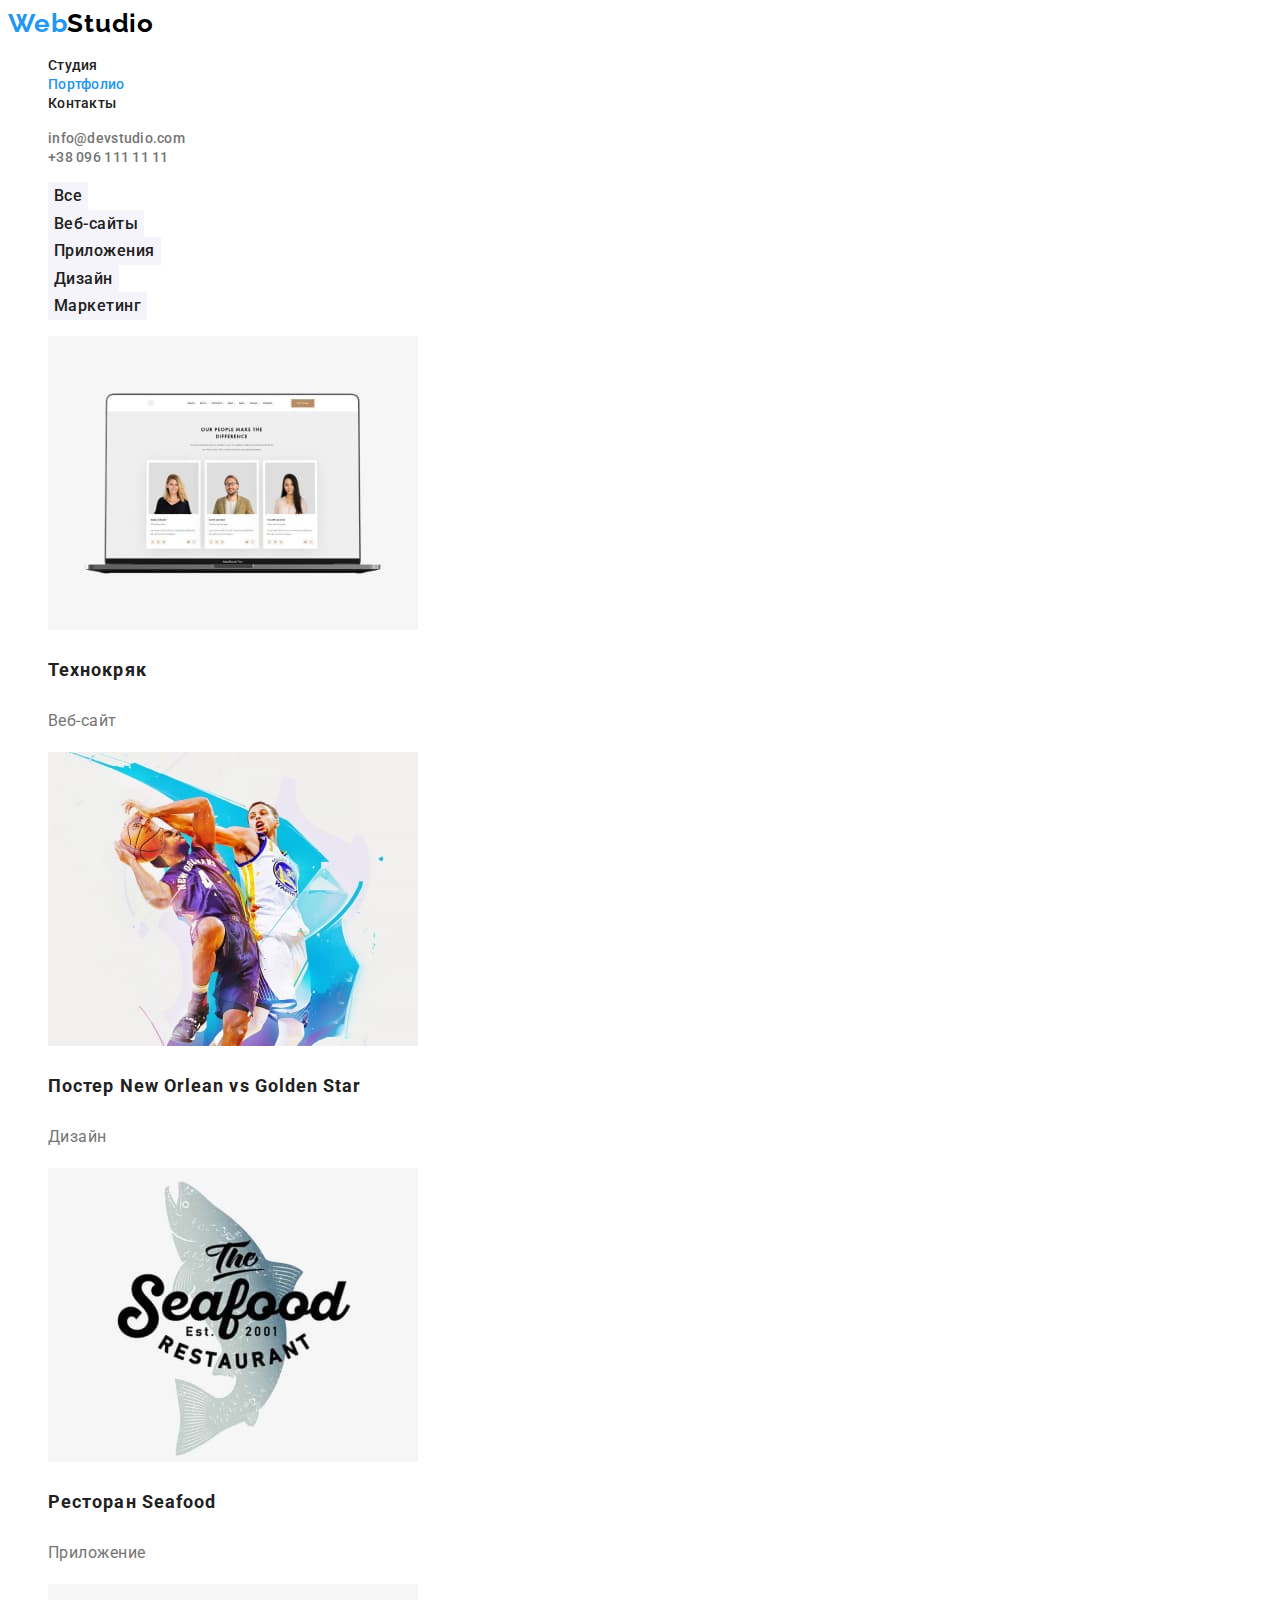
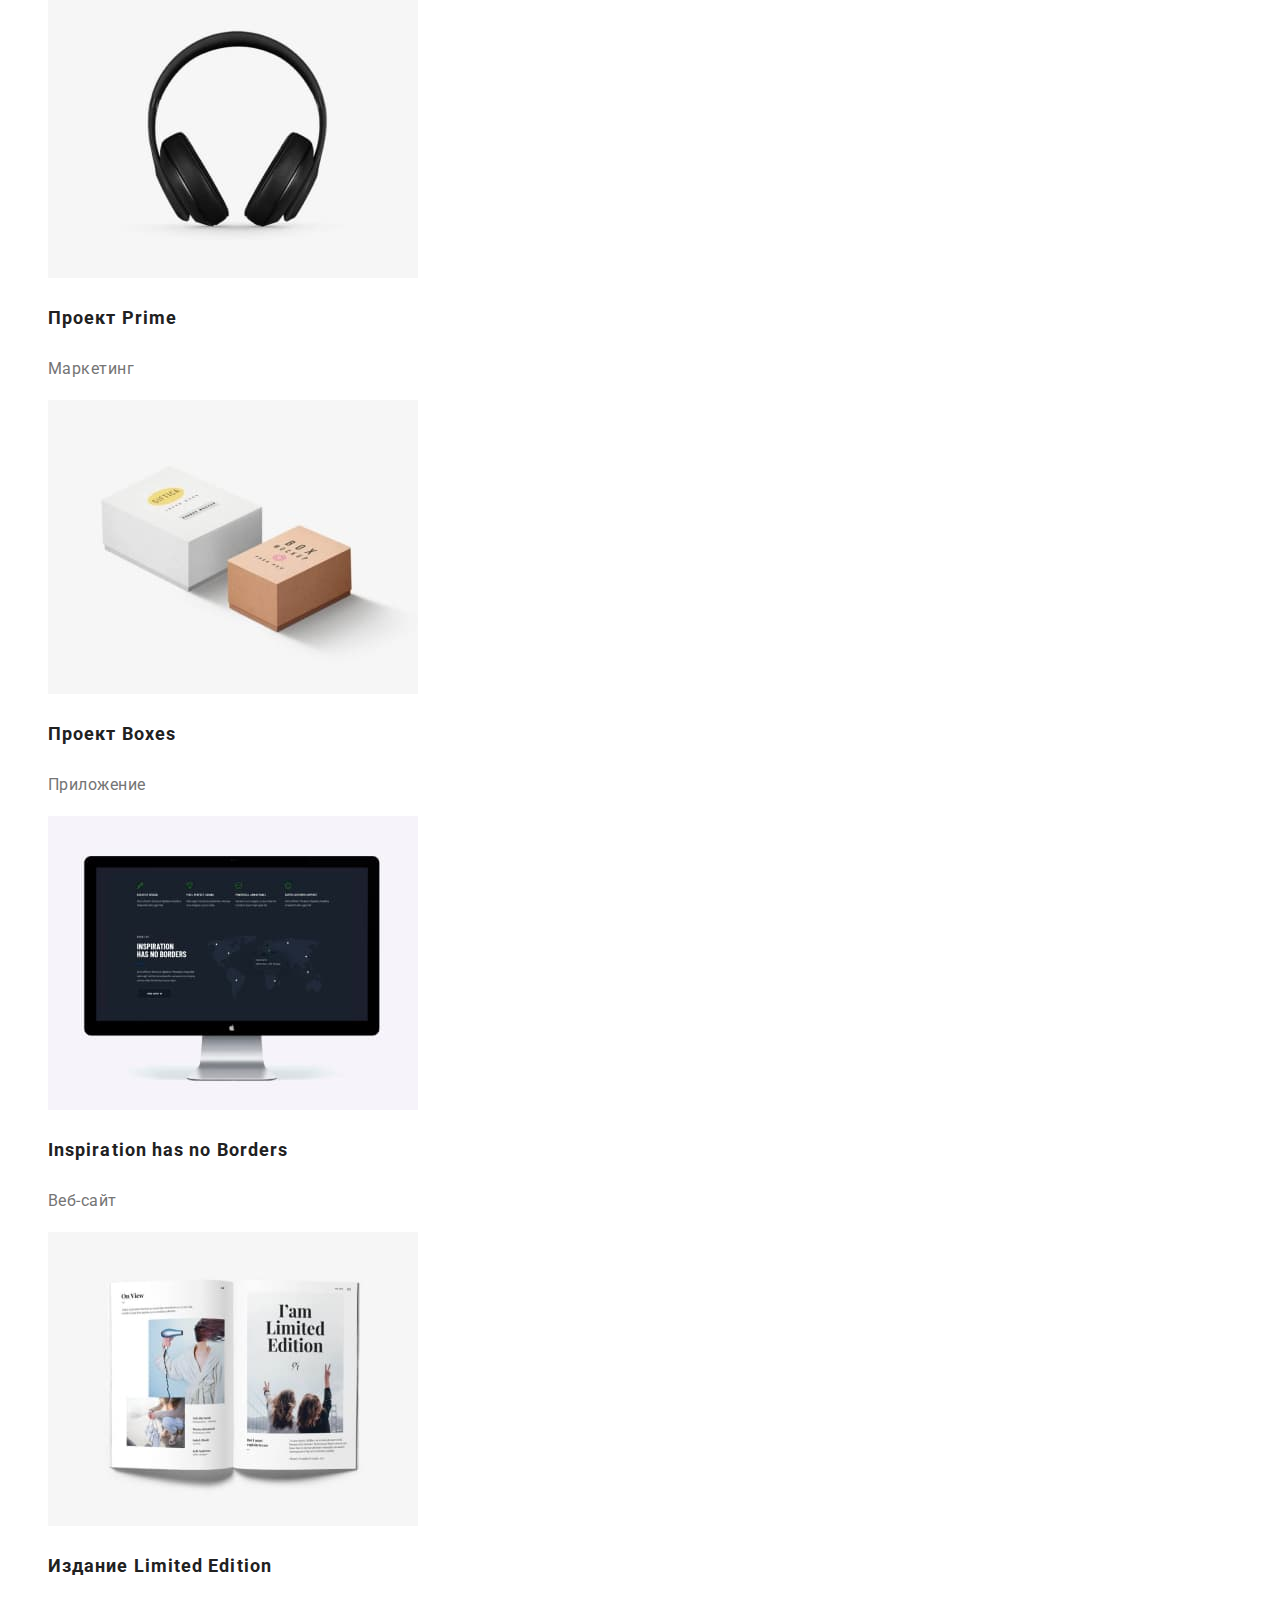
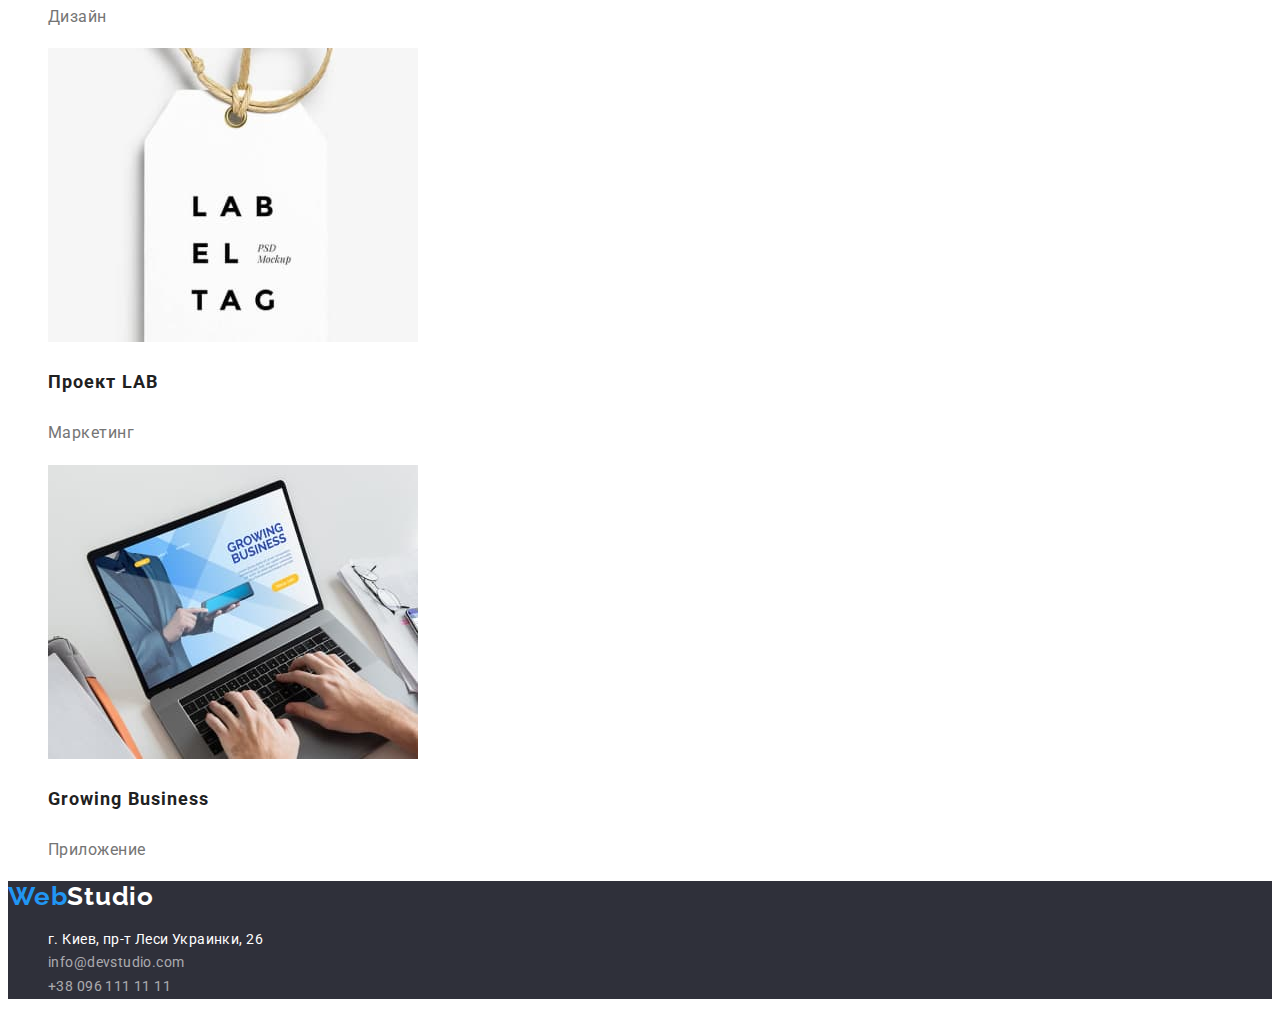
==== portfolio.html @ 687f5101 "Добавляет файлы" ====
<!DOCTYPE html>
<html lang="ru">
<head>
    <meta charset="UTF-8">
    <meta http-equiv="X-UA-Compatible" content="IE=edge">
    <meta name="viewport" content="width=device-width, initial-scale=1.0">
    <title>Вебстудия</title>
    <link rel="preconnect" href="https://fonts.googleapis.com">
    <link rel="preconnect" href="https://fonts.gstatic.com" crossorigin>
    <link href="https://fonts.googleapis.com/css2?family=Raleway:wght@700&family=Roboto:wght@400;500;700;900&display=swap" rel="stylesheet">
    <link rel="stylesheet" href="./css/style.css">
</head>
<body>
    <!-- ===HEADER=== -->
    <header>
        <nav class="nav-list">
            <a href="./index.html" class="logo-web" lang="en">Web<span class="logo-studio-header" lang="en">Studio</span></a>
            <ul class="list">
                <li><a href="./index.html" class="nav-link">Студия</a></li>
                <li><a href="./portfolio.html" class="nav-link current">Портфолио</a></li>
                <li><a href="" class="nav-link">Контакты</a></li>
            </ul>
        </nav>
            <ul class="contacts-menu list">
                <li><a href="mailto:info@devstudio.com" class="contacts">info@devstudio.com</a></li>
                <li><a href="tel:+380961111111" class="contacts">+38 096 111 11 11</a></li>
            </ul>               
    </header>
    <main>
        <!-- ===MENU=== -->
        <section class="menu">
            <ul class="list">
                <li><button type="button" class="button-menu">Все</button></li>
                <li><button type="button" class="button-menu">Веб-сайты</button></li>
                <li><button type="button" class="button-menu">Приложения</button></li>
                <li><button type="button" class="button-menu">Дизайн</button></li>
                <li><button type="button" class="button-menu">Маркетинг</button></li>
            </ul>
            <ul class="sub-menu list">
                <li>
                    <img src="./images/menuportfolio/submenu1.jpg" alt="Ноутбук с сайтом на экране" width="370" height="294">
                    <h3 class="sub-menu-title">Технокряк</h3>
                    <p class="sub-menu-text">Веб-сайт</p>
                </li>
                <li>
                    <img src="./images/menuportfolio/submenu2.jpg" alt="Постер с баскетболистами" width="370" height="294">
                    <h3 class="sub-menu-title">Постер New Orlean vs Golden Star</h3>
                    <p class="sub-menu-text">Дизайн</p>
                </li>
                <li>
                    <img src="./images/menuportfolio/submenu3.jpg" alt="Рыбный ресторан" width="370" height="294">
                    <h3 class="sub-menu-title">Ресторан Seafood</h3>
                    <p class="sub-menu-text">Приложение</p>
                </li>
                <li>
                    <img src="./images/menuportfolio/submenu4.jpg" alt="Наушники" width="370" height="294">
                    <h3 class="sub-menu-title">Проект Prime</h3>
                    <p class="sub-menu-text">Маркетинг</p>
                </li>
                <li>
                    <img src="./images/menuportfolio/submenu5.jpg" alt="Упаковочные коробки" width="370" height="294">
                    <h3 class="sub-menu-title">Проект Boxes</h3>
                    <p class="sub-menu-text">Приложение</p>
                </li>
                <li>
                    <img src="./images/menuportfolio/submenu6.jpg" alt="Компьютер с открытым сайтом" width="370" height="294">
                    <h3 class="sub-menu-title">Inspiration has no Borders</h3>
                    <p class="sub-menu-text">Веб-сайт</p>
                </li>
                <li>
                    <img src="./images/menuportfolio/submenu7.jpg" alt="Журнал" width="370" height="294">
                    <h3 class="sub-menu-title">Издание Limited Edition</h3>
                    <p class="sub-menu-text">Дизайн</p>
                </li>
                <li>
                    <img src="./images/menuportfolio/submenu8.jpg" alt="Этикетка" width="370" height="294">
                    <h3 class="sub-menu-title">Проект LAB</h3>
                    <p class="sub-menu-text">Маркетинг</p>
                </li>
                <li>
                    <img src="./images/menuportfolio/submenu9.jpg" alt="Сотрудник печатает на ноутбуке" width="370" height="294">
                    <h3 class="sub-menu-title">Growing Business</h3>
                    <p class="sub-menu-text">Приложение</p>
                </li>                     
            </ul>
        </section>
    </main>
    <!-- ===FOOTER=== -->
    <footer class="footer">
        <a href="./index.html" class="logo-web">Web<span class="logo-studio-footer">Studio</span></a>
        <address class="address">
            <ul class="list">
                <li><a href="https://goo.gl/maps/pquwaDmDGUW4F4mW9" target="_blank" rel="noopen noreferrer" class="address-office">г. Киев, пр-т Леси Украинки, 26</a></li>
                <li><a href="mailto:info@devstudio.com" class="contacts-footer">info@devstudio.com</a></li>
                <li><a href="tel:+380961111111" class="contacts-footer">+38 096 111 11 11</a></li>
            </ul>
        </address>   
    </footer>
</body>
</html>
---- css/style.css ----
:root {
    --primary-background-color: #FFFFFF;
    --secondary-background-color: #F5F4FA;
    --footer-background-color: #2F303A;
    --employee-background-color: #F5F4FA;
    --hover-bg-color-button: #188CE8;
    --primary-text-color: #212121;
    --title-text-color: #757575;
    --accent-color: #2196F3;
    --shadows-color: #ECECEC;
    --second-logo-color: #000000;
 }

body {
    background-color: var(--primary-background-color);
    color: var(--primary-text-color);
    font-family: 'Roboto', sans-serif;
}
.list {
    list-style: none;
}
a {
    text-decoration: none;
}
[type] {
    font-family: 'Roboto';
    font-style: normal;
}

/* ===HEADER=== */
.logo-web {
    color: var(--accent-color);
    font-family: 'Raleway', sans-serif;
    font-size: 26px;
    font-weight: bold;
}
.logo-studio-header {
    color: var(--second-logo-color);
    font-family: 'Raleway', sans-serif;
    font-size: 26px;
    font-weight: bold;
}
.logo-web:focus,
.logo-studio:focus {
    color: var(--accent-color);
}

.nav-list .nav-link {
    color: var(--primary-text-color);
    font-weight: 500;
    font-size: 14px;
    line-height: 1.14;
    letter-spacing: 0.02em;
}
.nav-link:hover,
.nav-link:focus {
    color: var(--accent-color);
}
.contacts-menu .contacts {
    color: var(--title-text-color);
    font-weight: 500;
    font-size: 14px;
    line-height: 1.14;
    letter-spacing: 0.02em;
}
.contacts:hover,
.contacts:focus {
    color: var(--accent-color);
}
.nav-list .current {
    color: var(--accent-color);
}

/* ===HERO=== */
.hero {
    background-color: var(--footer-background-color);
}
.hero-title {
    font-weight: 900;
    font-size: 44px;
    line-height: 1.36;
    text-align: center;
    letter-spacing: 0.06em;
    text-transform: uppercase;
    color: var(--primary-background-color);
}
.button-hero {
    font-weight: 700;
    font-size: 16px;
    line-height: 1.88;    
    letter-spacing: 0.06em;
    color: var(--primary-background-color);
    background: var(--accent-color);
    box-shadow: 0px 4px 4px rgba(0, 0, 0, 0.15);
    border-radius: 4px;
    border: transparent;
    cursor: pointer;
}
.button-hero:hover,
.button-hero:focus {
    background-color: var(--hover-bg-color-button);
}

/* <!-- ===FEATURES=== --> */
.features .features-list {
    font-weight: 700;
    font-size: 14px;
    line-height: 1.14;
    letter-spacing: 0.03em;
    text-transform: uppercase;
    color: var(--primary-text-color);
}
.features .features-text {
    font-size: 14px;
    line-height: 1.71;
    letter-spacing: 0.03em;
    color: var(--title-text-color);
    }

    /* <!-- ===WORK=== --> */
.work .work-title {
    font-weight: 700;
    font-size: 36px;
    line-height: 1.17;
    text-align: center;
    letter-spacing: 0.03em;
    color: var(--primary-text-color);     
    }

    /* <!-- ===EMPLOYEES=== --> */
.employees {
    background-color: var(--employee-background-color);
    }
.employees-card {
    background-color: var(--primary-background-color);
}
.employees .employees-title {
    font-weight: 700;
    font-size: 36px;
    line-height: 1.17;
    text-align: center;
    letter-spacing: 0.03em;
    color: var(--primary-text-color);       
    }
.employees .emloyees-name {
    font-weight: 500;
    font-size: 16px;
    line-height: 1.19;
    text-align: center;
    letter-spacing: 0.03em;
    color: var(--primary-text-color);
}
.employees .employees-position {
    font-size: 16px;
    line-height: 1.19;
    text-align: center;
    letter-spacing: 0.03em;
    color: var(--title-text-color);
}

/* <!-- ===FOOTER=== --> */
.footer {
    background-color: var(--footer-background-color);
}
.logo-web {
    font-family: 'Raleway';
    font-style: normal;
    font-weight: 700;
    font-size: 26px;
    line-height: 1.19;
    letter-spacing: 0.03em;
    color: var(--accent-color);
}
.logo-studio-footer {
    color: var(--primary-background-color);
    font-family: 'Raleway';
    font-style: normal;
    font-weight: 700;
    font-size: 26px;
    line-height: 1.19;
    letter-spacing: 0.03em;
}

.address .address-office {
    font-style: normal;
    font-weight: 400;
    font-size: 14px;
    line-height: 1.71;
    letter-spacing: 0.03em;
    color: var(--primary-background-color);
    }
.address .contacts-footer {
    font-style: normal;
    font-weight: 400;
    font-size: 14px;
    line-height: 1.71;
    letter-spacing: 0.03em;
    color: rgba(255, 255, 255, 0.6);
}
.address-office:focus,
.contacts-footer:focus,
.address-office:hover,
.contacts-footer:hover {
    color: var(--accent-color);
}

/* ===POTFOLIO=== */
.menu .button-menu {
    font-weight: 500;
    font-size: 16px;
    line-height: 1.6;
    letter-spacing: 0.03em;
    border: transparent;
    color: var(--primary-text-color);
    background-color: var(--employee-background-color);
    cursor: pointer;
}
.button-menu:hover,
.button-menu:focus {
    font-weight: 500;
    font-size: 16px;
    line-height: 1.6;
    text-align: center;
    letter-spacing: 0.03em;
    background-color: #2196F3;
    color: var(--primary-background-color);
    box-shadow: 0px 3px 1px rgba(0, 0, 0, 0.1), 0px 1px 2px rgba(0, 0, 0, 0.08), 0px 2px 2px rgba(0, 0, 0, 0.12);
    border-radius: 4px;
}
.sub-menu .sub-menu-title {
    font-weight: 700;
    font-size: 18px;
    line-height: 2;
    letter-spacing: 0.06em;
    columns: var(--primary-text-color);
}
.sub-menu .sub-menu-text {
    font-size: 16px;
    line-height: 1.88;
    letter-spacing: 0.03em;
    color: var(--title-text-color);
}
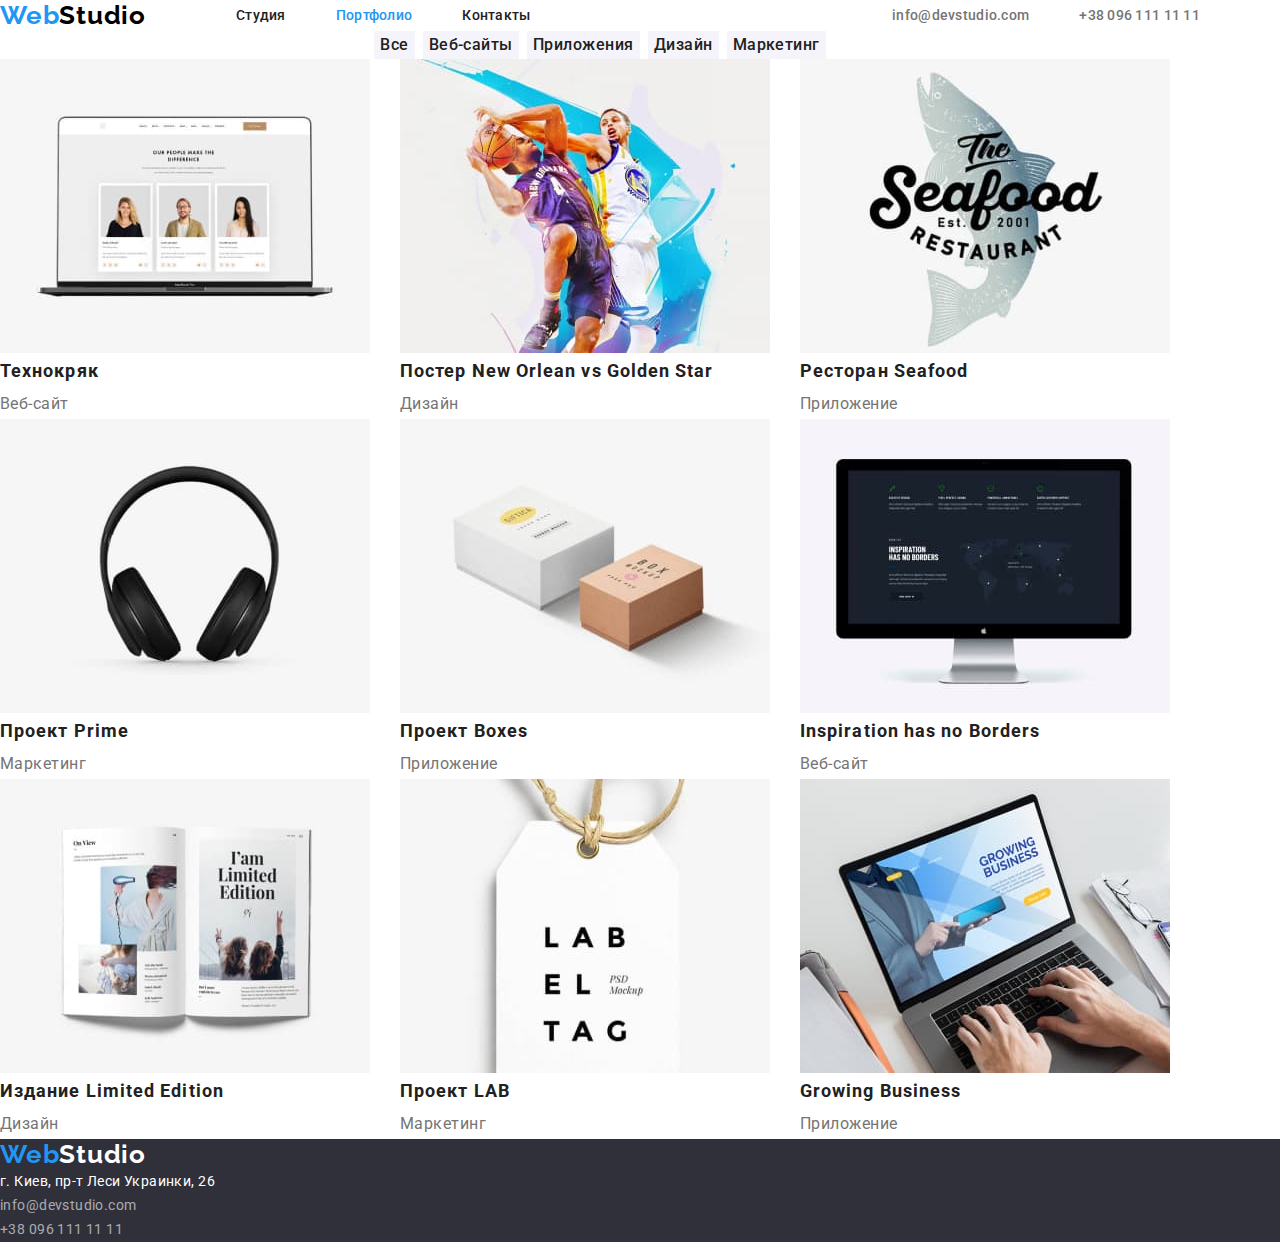
==== commit f3302742: "Добавляет флексбоксы" ====
--- a/portfolio.html
+++ b/portfolio.html
@@ -8,93 +8,102 @@
     <link rel="preconnect" href="https://fonts.googleapis.com">
     <link rel="preconnect" href="https://fonts.gstatic.com" crossorigin>
     <link href="https://fonts.googleapis.com/css2?family=Raleway:wght@700&family=Roboto:wght@400;500;700;900&display=swap" rel="stylesheet">
+    <link rel="stylesheet" href="https://cdn.jsdelivr.net/npm/modern-normalize@1.1.0/modern-normalize.min.css">
     <link rel="stylesheet" href="./css/style.css">
 </head>
 <body>
     <!-- ===HEADER=== -->
     <header>
-        <nav class="nav-list">
-            <a href="./index.html" class="logo-web" lang="en">Web<span class="logo-studio-header" lang="en">Studio</span></a>
-            <ul class="list">
-                <li><a href="./index.html" class="nav-link">Студия</a></li>
-                <li><a href="./portfolio.html" class="nav-link current">Портфолио</a></li>
-                <li><a href="" class="nav-link">Контакты</a></li>
-            </ul>
-        </nav>
-            <ul class="contacts-menu list">
-                <li><a href="mailto:info@devstudio.com" class="contacts">info@devstudio.com</a></li>
-                <li><a href="tel:+380961111111" class="contacts">+38 096 111 11 11</a></li>
-            </ul>               
+        <div class="container">
+            <div class="menu-container">
+                <nav class="nav-list">
+                    <a href="./index.html" class="logo-web" lang="en">Web<span class="logo-studio-header" lang="en">Studio</span></a>
+                    <ul class="site-nav list">
+                        <li class="item"><a href="./index.html" class="nav-link">Студия</a></li>
+                        <li class="item"><a href="./portfolio.html" class="nav-link current">Портфолио</a></li>
+                        <li class="item"><a href="" class="nav-link">Контакты</a></li>
+                    </ul>
+                </nav>
+                    <ul class="contacts-menu list">
+                        <li class="item"><a href="mailto:info@devstudio.com" class="contacts">info@devstudio.com</a></li>
+                        <li class="item"><a href="tel:+380961111111" class="contacts">+38 096 111 11 11</a></li>
+                    </ul>       
+            </div>        
+        </div>
     </header>
     <main>
         <!-- ===MENU=== -->
         <section class="menu">
-            <ul class="list">
-                <li><button type="button" class="button-menu">Все</button></li>
-                <li><button type="button" class="button-menu">Веб-сайты</button></li>
-                <li><button type="button" class="button-menu">Приложения</button></li>
-                <li><button type="button" class="button-menu">Дизайн</button></li>
-                <li><button type="button" class="button-menu">Маркетинг</button></li>
-            </ul>
-            <ul class="sub-menu list">
-                <li>
-                    <img src="./images/menuportfolio/submenu1.jpg" alt="Ноутбук с сайтом на экране" width="370" height="294">
-                    <h3 class="sub-menu-title">Технокряк</h3>
-                    <p class="sub-menu-text">Веб-сайт</p>
-                </li>
-                <li>
-                    <img src="./images/menuportfolio/submenu2.jpg" alt="Постер с баскетболистами" width="370" height="294">
-                    <h3 class="sub-menu-title">Постер New Orlean vs Golden Star</h3>
-                    <p class="sub-menu-text">Дизайн</p>
-                </li>
-                <li>
-                    <img src="./images/menuportfolio/submenu3.jpg" alt="Рыбный ресторан" width="370" height="294">
-                    <h3 class="sub-menu-title">Ресторан Seafood</h3>
-                    <p class="sub-menu-text">Приложение</p>
-                </li>
-                <li>
-                    <img src="./images/menuportfolio/submenu4.jpg" alt="Наушники" width="370" height="294">
-                    <h3 class="sub-menu-title">Проект Prime</h3>
-                    <p class="sub-menu-text">Маркетинг</p>
-                </li>
-                <li>
-                    <img src="./images/menuportfolio/submenu5.jpg" alt="Упаковочные коробки" width="370" height="294">
-                    <h3 class="sub-menu-title">Проект Boxes</h3>
-                    <p class="sub-menu-text">Приложение</p>
-                </li>
-                <li>
-                    <img src="./images/menuportfolio/submenu6.jpg" alt="Компьютер с открытым сайтом" width="370" height="294">
-                    <h3 class="sub-menu-title">Inspiration has no Borders</h3>
-                    <p class="sub-menu-text">Веб-сайт</p>
-                </li>
-                <li>
-                    <img src="./images/menuportfolio/submenu7.jpg" alt="Журнал" width="370" height="294">
-                    <h3 class="sub-menu-title">Издание Limited Edition</h3>
-                    <p class="sub-menu-text">Дизайн</p>
-                </li>
-                <li>
-                    <img src="./images/menuportfolio/submenu8.jpg" alt="Этикетка" width="370" height="294">
-                    <h3 class="sub-menu-title">Проект LAB</h3>
-                    <p class="sub-menu-text">Маркетинг</p>
-                </li>
-                <li>
-                    <img src="./images/menuportfolio/submenu9.jpg" alt="Сотрудник печатает на ноутбуке" width="370" height="294">
-                    <h3 class="sub-menu-title">Growing Business</h3>
-                    <p class="sub-menu-text">Приложение</p>
-                </li>                     
-            </ul>
+            <div class="container">
+                <ul class="page-menu-container list">
+                    <li class="item"><button type="button" class="button-menu">Все</button></li>
+                    <li class="item"><button type="button" class="button-menu">Веб-сайты</button></li>
+                    <li class="item"><button type="button" class="button-menu">Приложения</button></li>
+                    <li class="item"><button type="button" class="button-menu">Дизайн</button></li>
+                    <li class="item"><button type="button" class="button-menu">Маркетинг</button></li>
+                </ul>
+                <ul class="sub-menu-container list">
+                    <li class="item">
+                        <img src="./images/menuportfolio/submenu1.jpg" alt="Ноутбук с сайтом на экране" width="370" height="294">
+                        <h3 class="sub-menu-title">Технокряк</h3>
+                        <p class="sub-menu-text">Веб-сайт</p>
+                    </li>
+                    <li class="item">
+                        <img src="./images/menuportfolio/submenu2.jpg" alt="Постер с баскетболистами" width="370" height="294">
+                        <h3 class="sub-menu-title">Постер New Orlean vs Golden Star</h3>
+                        <p class="sub-menu-text">Дизайн</p>
+                    </li>
+                    <li class="item">
+                        <img src="./images/menuportfolio/submenu3.jpg" alt="Рыбный ресторан" width="370" height="294">
+                        <h3 class="sub-menu-title">Ресторан Seafood</h3>
+                        <p class="sub-menu-text">Приложение</p>
+                    </li>
+                    <li class="item">
+                        <img src="./images/menuportfolio/submenu4.jpg" alt="Наушники" width="370" height="294">
+                        <h3 class="sub-menu-title">Проект Prime</h3>
+                        <p class="sub-menu-text">Маркетинг</p>
+                    </li>
+                    <li class="item">
+                        <img src="./images/menuportfolio/submenu5.jpg" alt="Упаковочные коробки" width="370" height="294">
+                        <h3 class="sub-menu-title">Проект Boxes</h3>
+                        <p class="sub-menu-text">Приложение</p>
+                    </li>
+                    <li class="item">
+                        <img src="./images/menuportfolio/submenu6.jpg" alt="Компьютер с открытым сайтом" width="370" height="294">
+                        <h3 class="sub-menu-title">Inspiration has no Borders</h3>
+                        <p class="sub-menu-text">Веб-сайт</p>
+                    </li>
+                    <li class="item">
+                        <img src="./images/menuportfolio/submenu7.jpg" alt="Журнал" width="370" height="294">
+                        <h3 class="sub-menu-title">Издание Limited Edition</h3>
+                        <p class="sub-menu-text">Дизайн</p>
+                    </li>
+                    <li class="item">
+                        <img src="./images/menuportfolio/submenu8.jpg" alt="Этикетка" width="370" height="294">
+                        <h3 class="sub-menu-title">Проект LAB</h3>
+                        <p class="sub-menu-text">Маркетинг</p>
+                    </li>
+                    <li class="item">
+                        <img src="./images/menuportfolio/submenu9.jpg" alt="Сотрудник печатает на ноутбуке" width="370" height="294">
+                        <h3 class="sub-menu-title">Growing Business</h3>
+                        <p class="sub-menu-text">Приложение</p>
+                    </li>                     
+                </ul>
+            </div>
         </section>
     </main>
     <!-- ===FOOTER=== -->
     <footer class="footer">
-        <a href="./index.html" class="logo-web">Web<span class="logo-studio-footer">Studio</span></a>
-        <address class="address">
-            <ul class="list">
-                <li><a href="https://goo.gl/maps/pquwaDmDGUW4F4mW9" target="_blank" rel="noopen noreferrer" class="address-office">г. Киев, пр-т Леси Украинки, 26</a></li>
-                <li><a href="mailto:info@devstudio.com" class="contacts-footer">info@devstudio.com</a></li>
-                <li><a href="tel:+380961111111" class="contacts-footer">+38 096 111 11 11</a></li>
-            </ul>
-        </address>   
+        <div class="container">
+            <a href="./index.html" class="logo-web">Web<span class="logo-studio-footer">Studio</span></a>
+            <address class="address">
+                <ul class="list">
+                    <li><a href="https://goo.gl/maps/pquwaDmDGUW4F4mW9" target="_blank" rel="noopen noreferrer" class="address-office">г. Киев, пр-т Леси Украинки, 26</a></li>
+                    <li><a href="mailto:info@devstudio.com" class="contacts-footer">info@devstudio.com</a></li>
+                    <li><a href="tel:+380961111111" class="contacts-footer">+38 096 111 11 11</a></li>
+                </ul>
+            </address>
+        </div>   
     </footer>
 </body>
 </html>--- a/css/style.css
+++ b/css/style.css
@@ -16,6 +16,18 @@
     color: var(--primary-text-color);
     font-family: 'Roboto', sans-serif;
 }
+h1, h2, h3, p {
+    margin-top: 0;
+    margin-bottom: 0;
+}
+ul {
+    margin-top: 0;
+    margin-bottom: 0;
+    padding-left: 0;
+}
+img {
+    display: block;
+}
 .list {
     list-style: none;
 }
@@ -25,6 +37,14 @@
 [type] {
     font-family: 'Roboto';
     font-style: normal;
+}
+.container {
+    width: 1200px;
+}
+.menu-container {
+    display: flex;
+    align-items: center;
+    justify-content: space-between;
 }
 
 /* ===HEADER=== */
@@ -44,7 +64,18 @@
 .logo-studio:focus {
     color: var(--accent-color);
 }
-
+.site-nav {
+    display: flex;
+    align-items: center;
+    margin-left: 90px;
+}
+.nav-list {
+    display: flex;
+    align-items: center;
+}
+.site-nav .item:not(:last-child) {
+    margin-right: 50px;
+}
 .nav-list .nav-link {
     color: var(--primary-text-color);
     font-weight: 500;
@@ -55,6 +86,13 @@
 .nav-link:hover,
 .nav-link:focus {
     color: var(--accent-color);
+}
+.contacts-menu {
+    display: flex;
+    
+}
+.contacts-menu .item +.item {
+    margin-left: 50px;
 }
 .contacts-menu .contacts {
     color: var(--title-text-color);
@@ -76,6 +114,7 @@
     background-color: var(--footer-background-color);
 }
 .hero-title {
+    margin-top: 200px;
     font-weight: 900;
     font-size: 44px;
     line-height: 1.36;
@@ -85,6 +124,7 @@
     color: var(--primary-background-color);
 }
 .button-hero {
+    padding: 10px 32px;
     font-weight: 700;
     font-size: 16px;
     line-height: 1.88;    
@@ -102,6 +142,13 @@
 }
 
 /* <!-- ===FEATURES=== --> */
+.features-container {
+    display: flex;
+    justify-content: space-between;
+}
+.features-container .item {
+    width: 270px;
+}
 .features .features-list {
     font-weight: 700;
     font-size: 14px;
@@ -117,7 +164,11 @@
     color: var(--title-text-color);
     }
 
-    /* <!-- ===WORK=== --> */
+/* <!-- ===WORK=== --> */
+.work-container {
+    display: flex;
+    justify-content: space-between;
+}
 .work .work-title {
     font-weight: 700;
     font-size: 36px;
@@ -127,7 +178,11 @@
     color: var(--primary-text-color);     
     }
 
-    /* <!-- ===EMPLOYEES=== --> */
+/* <!-- ===EMPLOYEES=== --> */
+.employees-container {
+    display: flex;
+    justify-content:space-between;
+}
 .employees {
     background-color: var(--employee-background-color);
     }
@@ -227,16 +282,30 @@
     box-shadow: 0px 3px 1px rgba(0, 0, 0, 0.1), 0px 1px 2px rgba(0, 0, 0, 0.08), 0px 2px 2px rgba(0, 0, 0, 0.12);
     border-radius: 4px;
 }
-.sub-menu .sub-menu-title {
+.page-menu-container {
+    display: flex;
+    justify-content: center;
+}
+.page-menu-container .item:not(:last-child) {
+    margin-right: 8px;
+}
+.sub-menu-container .sub-menu-title {
     font-weight: 700;
     font-size: 18px;
     line-height: 2;
     letter-spacing: 0.06em;
     columns: var(--primary-text-color);
 }
-.sub-menu .sub-menu-text {
+.sub-menu-container .sub-menu-text {
     font-size: 16px;
     line-height: 1.88;
     letter-spacing: 0.03em;
     color: var(--title-text-color);
 }
+.sub-menu-container {
+    display: flex;
+    flex-wrap: wrap;
+}
+.sub-menu-container .item {
+    margin-right: 30px;
+}
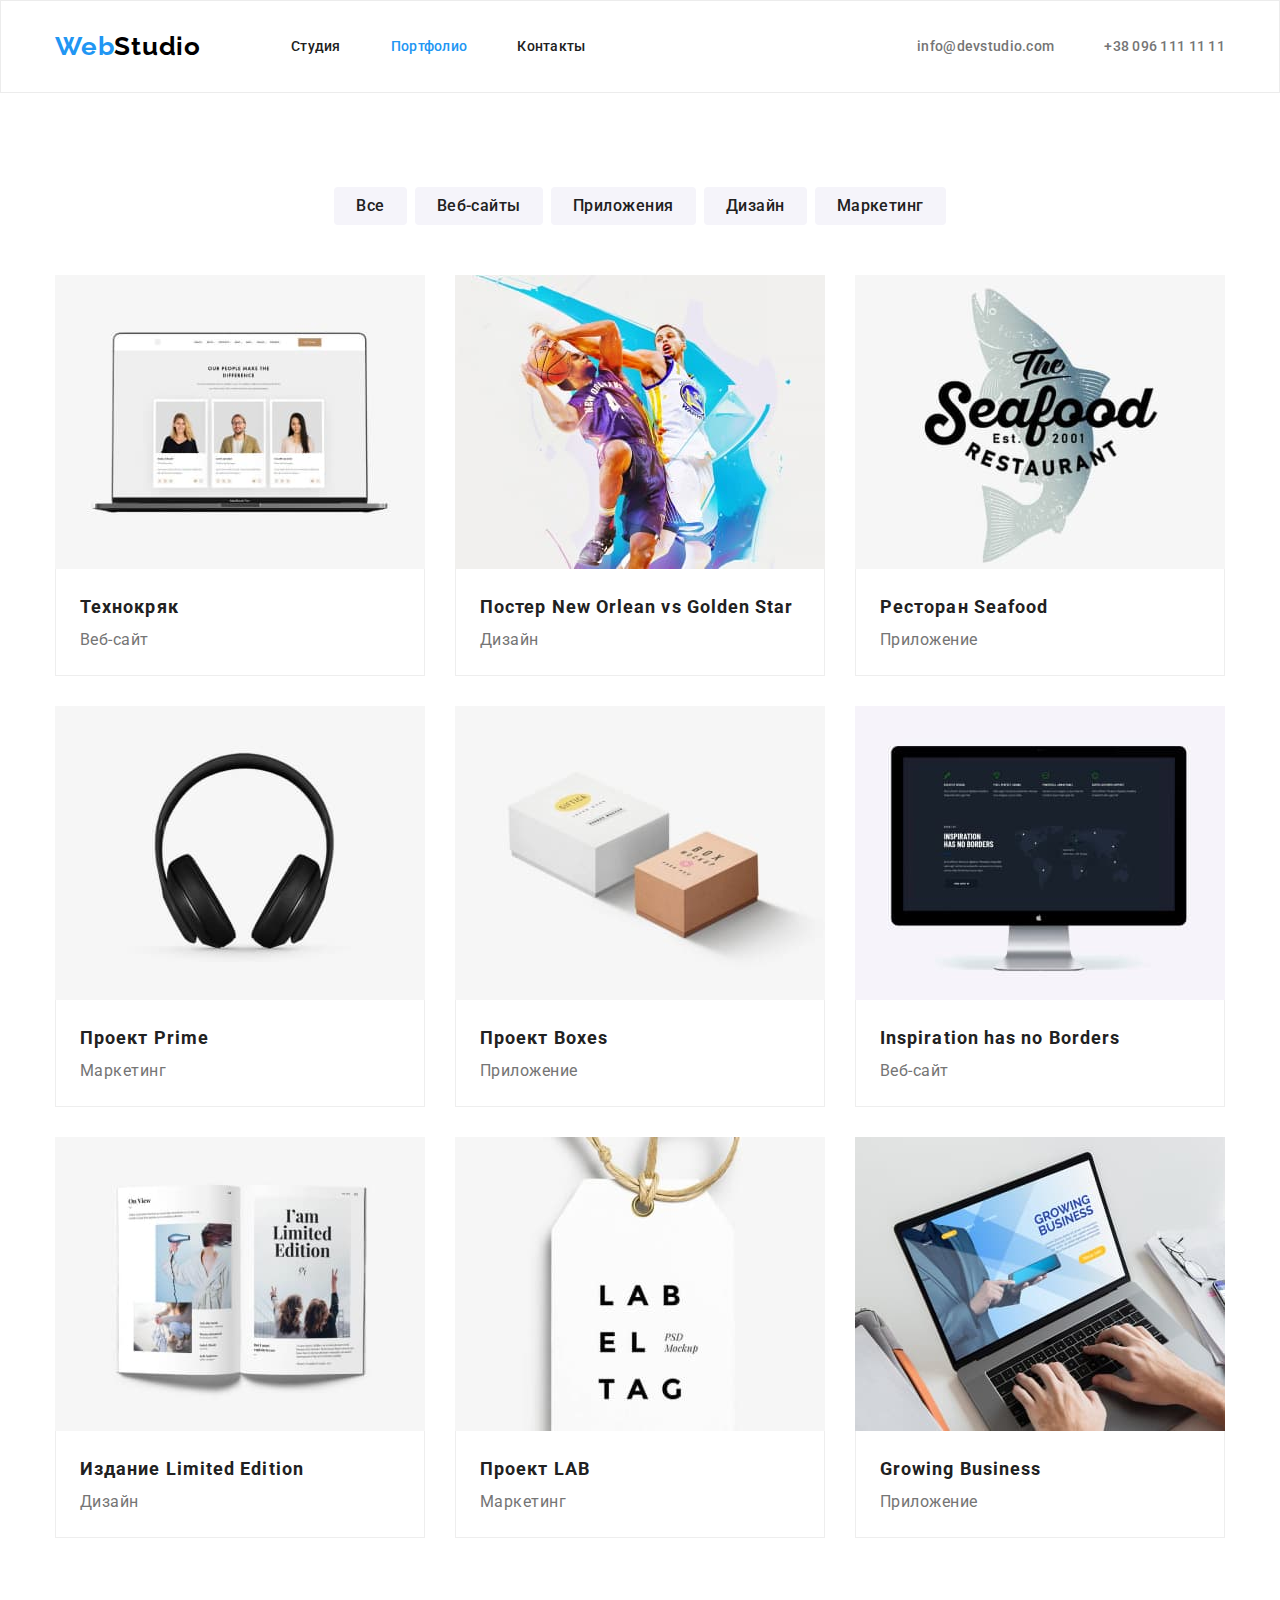
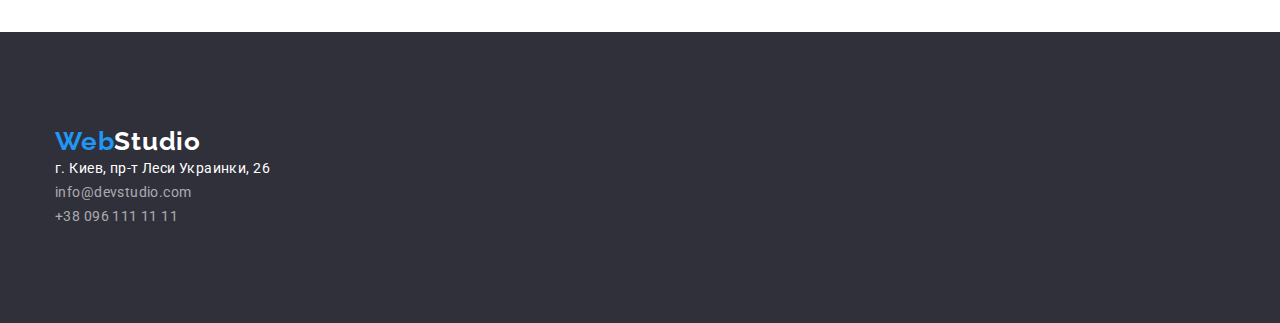
==== commit de3d3c8c: "Добавляет флексы" ====
--- a/portfolio.html
+++ b/portfolio.html
@@ -14,86 +14,104 @@
 <body>
     <!-- ===HEADER=== -->
     <header>
-        <div class="container">
-            <div class="menu-container">
-                <nav class="nav-list">
-                    <a href="./index.html" class="logo-web" lang="en">Web<span class="logo-studio-header" lang="en">Studio</span></a>
-                    <ul class="site-nav list">
-                        <li class="item"><a href="./index.html" class="nav-link">Студия</a></li>
-                        <li class="item"><a href="./portfolio.html" class="nav-link current">Портфолио</a></li>
-                        <li class="item"><a href="" class="nav-link">Контакты</a></li>
-                    </ul>
-                </nav>
-                    <ul class="contacts-menu list">
-                        <li class="item"><a href="mailto:info@devstudio.com" class="contacts">info@devstudio.com</a></li>
-                        <li class="item"><a href="tel:+380961111111" class="contacts">+38 096 111 11 11</a></li>
-                    </ul>       
-            </div>        
-        </div>
-    </header>
+        <div class="container header-container">
+         <nav class="nav-list">
+            <div class="logo">
+             <a href="./index.html" class="logo-web" lang="en">Web<span class="logo-studio-header" lang="en">Studio</span></a>
+            </div>
+             <ul class="nav-menu list">
+                 <li class="item"><a href="./index.html" class="nav-link">Студия</a></li>
+                 <li class="item"><a href="./portfolio.html" class="nav-link current">Портфолио</a></li>
+                 <li class="item"><a href="" class="nav-link">Контакты</a></li>
+             </ul>
+         </nav>
+             <ul class="contacts-menu list">
+                 <li class="item"><a href="mailto:info@devstudio.com" class="contacts">info@devstudio.com</a></li>
+                 <li class="item"><a href="tel:+380961111111" class="contacts">+38 096 111 11 11</a></li>
+             </ul>    
+        </div>           
+     </header>
     <main>
         <!-- ===MENU=== -->
-        <section class="menu">
-            <div class="container">
-                <ul class="page-menu-container list">
-                    <li class="item"><button type="button" class="button-menu">Все</button></li>
-                    <li class="item"><button type="button" class="button-menu">Веб-сайты</button></li>
-                    <li class="item"><button type="button" class="button-menu">Приложения</button></li>
-                    <li class="item"><button type="button" class="button-menu">Дизайн</button></li>
-                    <li class="item"><button type="button" class="button-menu">Маркетинг</button></li>
-                </ul>
-                <ul class="sub-menu-container list">
-                    <li class="item">
-                        <img src="./images/menuportfolio/submenu1.jpg" alt="Ноутбук с сайтом на экране" width="370" height="294">
+        <section class="menu section">
+           <div class="container">
+            <ul class="sub-menu-button list">
+                <li class="item"><button type="button" class="button-menu">Все</button></li>
+                <li class="item"><button type="button" class="button-menu">Веб-сайты</button></li>
+                <li class="item"><button type="button" class="button-menu">Приложения</button></li>
+                <li class="item"><button type="button" class="button-menu">Дизайн</button></li>
+                <li class="item"><button type="button" class="button-menu">Маркетинг</button></li>
+            </ul>
+            <ul class="sub-menu list">
+                <li class="item">
+                    <img src="./images/menuportfolio/submenu1.jpg" alt="Ноутбук с сайтом на экране" width="370" height="294">
+                    <div class="sub-menu-card">
                         <h3 class="sub-menu-title">Технокряк</h3>
                         <p class="sub-menu-text">Веб-сайт</p>
-                    </li>
-                    <li class="item">
-                        <img src="./images/menuportfolio/submenu2.jpg" alt="Постер с баскетболистами" width="370" height="294">
+                    </div>
+                </li>
+                <li class="item">
+                    <img src="./images/menuportfolio/submenu2.jpg" alt="Постер с баскетболистами" width="370" height="294">
+                    <div class="sub-menu-card">
                         <h3 class="sub-menu-title">Постер New Orlean vs Golden Star</h3>
                         <p class="sub-menu-text">Дизайн</p>
-                    </li>
-                    <li class="item">
-                        <img src="./images/menuportfolio/submenu3.jpg" alt="Рыбный ресторан" width="370" height="294">
+                    </div>
+                </li>
+                <li class="item">
+                    <img src="./images/menuportfolio/submenu3.jpg" alt="Рыбный ресторан" width="370" height="294">
+                    <div class="sub-menu-card">
                         <h3 class="sub-menu-title">Ресторан Seafood</h3>
                         <p class="sub-menu-text">Приложение</p>
-                    </li>
-                    <li class="item">
-                        <img src="./images/menuportfolio/submenu4.jpg" alt="Наушники" width="370" height="294">
+                    </div>
+                </li>
+                <li class="item">
+                    <img src="./images/menuportfolio/submenu4.jpg" alt="Наушники" width="370" height="294">
+                    <div class="sub-menu-card">
                         <h3 class="sub-menu-title">Проект Prime</h3>
                         <p class="sub-menu-text">Маркетинг</p>
-                    </li>
-                    <li class="item">
-                        <img src="./images/menuportfolio/submenu5.jpg" alt="Упаковочные коробки" width="370" height="294">
+                    </div>
+                </li>
+                <li class="item">
+                    <img src="./images/menuportfolio/submenu5.jpg" alt="Упаковочные коробки" width="370" height="294">
+                    <div class="sub-menu-card">
                         <h3 class="sub-menu-title">Проект Boxes</h3>
                         <p class="sub-menu-text">Приложение</p>
-                    </li>
-                    <li class="item">
-                        <img src="./images/menuportfolio/submenu6.jpg" alt="Компьютер с открытым сайтом" width="370" height="294">
+                    </div>
+                </li>
+                <li class="item">
+                    <img src="./images/menuportfolio/submenu6.jpg" alt="Компьютер с открытым сайтом" width="370" height="294">
+                    <div class="sub-menu-card">
                         <h3 class="sub-menu-title">Inspiration has no Borders</h3>
                         <p class="sub-menu-text">Веб-сайт</p>
-                    </li>
-                    <li class="item">
-                        <img src="./images/menuportfolio/submenu7.jpg" alt="Журнал" width="370" height="294">
+                    </div>
+                </li>
+                <li class="item">
+                    <img src="./images/menuportfolio/submenu7.jpg" alt="Журнал" width="370" height="294">
+                    <div class="sub-menu-card">
                         <h3 class="sub-menu-title">Издание Limited Edition</h3>
                         <p class="sub-menu-text">Дизайн</p>
-                    </li>
-                    <li class="item">
-                        <img src="./images/menuportfolio/submenu8.jpg" alt="Этикетка" width="370" height="294">
+                    </div>
+                </li>
+                <li class="item">
+                    <img src="./images/menuportfolio/submenu8.jpg" alt="Этикетка" width="370" height="294">
+                    <div class="sub-menu-card">
                         <h3 class="sub-menu-title">Проект LAB</h3>
                         <p class="sub-menu-text">Маркетинг</p>
-                    </li>
-                    <li class="item">
-                        <img src="./images/menuportfolio/submenu9.jpg" alt="Сотрудник печатает на ноутбуке" width="370" height="294">
+                    </div>
+                </li>
+                <li class="item">
+                    <img src="./images/menuportfolio/submenu9.jpg" alt="Сотрудник печатает на ноутбуке" width="370" height="294">
+                    <div class="sub-menu-card">
                         <h3 class="sub-menu-title">Growing Business</h3>
                         <p class="sub-menu-text">Приложение</p>
-                    </li>                     
-                </ul>
-            </div>
+                    </div>
+                </li>                     
+            </ul>
+           </div>
         </section>
     </main>
     <!-- ===FOOTER=== -->
-    <footer class="footer">
+    <footer class="footer section">
         <div class="container">
             <a href="./index.html" class="logo-web">Web<span class="logo-studio-footer">Studio</span></a>
             <address class="address">
@@ -102,8 +120,8 @@
                     <li><a href="mailto:info@devstudio.com" class="contacts-footer">info@devstudio.com</a></li>
                     <li><a href="tel:+380961111111" class="contacts-footer">+38 096 111 11 11</a></li>
                 </ul>
-            </address>
-        </div>   
-    </footer>
+            </address>    
+        </div>
+</footer>
 </body>
 </html>--- a/css/style.css
+++ b/css/style.css
@@ -16,6 +16,21 @@
     color: var(--primary-text-color);
     font-family: 'Roboto', sans-serif;
 }
+.list {
+    list-style: none;
+}
+a {
+    text-decoration: none;
+}
+[type] {
+    font-family: 'Roboto';
+    font-style: normal;
+}
+.section {
+    padding-top: 94px;
+    padding-bottom: 94px;
+}
+
 h1, h2, h3, p {
     margin-top: 0;
     margin-bottom: 0;
@@ -27,27 +42,31 @@
 }
 img {
     display: block;
-}
-.list {
-    list-style: none;
-}
-a {
-    text-decoration: none;
-}
-[type] {
-    font-family: 'Roboto';
-    font-style: normal;
+    max-width: 100%;
+    height: auto;
 }
 .container {
     width: 1200px;
-}
-.menu-container {
+    margin-left: auto;
+    margin-right: auto;
+    padding-left: 15px;
+    padding-right: 15px;
+}
+
+/* ===HEADER=== */
+.header-container {
     display: flex;
     align-items: center;
-    justify-content: space-between;
-}
-
-/* ===HEADER=== */
+}
+header {
+    padding-top: 30px;
+    padding-bottom: 30px;
+    border: 1px solid var(--shadows-color);
+}
+        /* LOGO */
+.logo {
+    margin-right: 90px;
+}
 .logo-web {
     color: var(--accent-color);
     font-family: 'Raleway', sans-serif;
@@ -64,19 +83,20 @@
 .logo-studio:focus {
     color: var(--accent-color);
 }
-.site-nav {
+.nav-list {
     display: flex;
     align-items: center;
-    margin-left: 90px;
-}
-.nav-list {
-    display: flex;
-    align-items: center;
-}
-.site-nav .item:not(:last-child) {
-    margin-right: 50px;
+}
+.nav-menu {
+    display: flex;
+    align-items: center;    
+}
+.nav-menu .item:not(:last-child) {
+margin-right: 50px;
 }
 .nav-list .nav-link {
+    padding-top: 30px;
+    padding-bottom: 30px;
     color: var(--primary-text-color);
     font-weight: 500;
     font-size: 14px;
@@ -89,12 +109,15 @@
 }
 .contacts-menu {
     display: flex;
-    
-}
-.contacts-menu .item +.item {
-    margin-left: 50px;
+    align-items: center;
+    margin-left: auto;
+}
+.contacts-menu .item:not(:last-child) {
+    margin-right: 50px;
 }
 .contacts-menu .contacts {
+    padding-top: 30px;
+    padding-bottom: 30px;
     color: var(--title-text-color);
     font-weight: 500;
     font-size: 14px;
@@ -111,10 +134,11 @@
 
 /* ===HERO=== */
 .hero {
+    padding-top: 200px;
+    padding-bottom: 200px;
     background-color: var(--footer-background-color);
 }
 .hero-title {
-    margin-top: 200px;
     font-weight: 900;
     font-size: 44px;
     line-height: 1.36;
@@ -124,6 +148,10 @@
     color: var(--primary-background-color);
 }
 .button-hero {
+    display: block;
+    margin-left: auto;
+    margin-right: auto;
+    margin-top: 30px;
     padding: 10px 32px;
     font-weight: 700;
     font-size: 16px;
@@ -140,16 +168,20 @@
 .button-hero:focus {
     background-color: var(--hover-bg-color-button);
 }
+.hero-center {
+    margin-left: auto;
+    margin-right: auto;
+}
 
 /* <!-- ===FEATURES=== --> */
 .features-container {
     display: flex;
-    justify-content: space-between;
-}
-.features-container .item {
-    width: 270px;
+}
+.features-container .item:not(:last-child) {
+    margin-right: 30px;
 }
 .features .features-list {
+    padding-bottom: 10px;
     font-weight: 700;
     font-size: 14px;
     line-height: 1.14;
@@ -167,9 +199,13 @@
 /* <!-- ===WORK=== --> */
 .work-container {
     display: flex;
-    justify-content: space-between;
+    justify-content: center;
+}
+.work-container .item:not(:last-child) {
+    margin-right: 30px;
 }
 .work .work-title {
+    padding-bottom: 50px;
     font-weight: 700;
     font-size: 36px;
     line-height: 1.17;
@@ -181,15 +217,25 @@
 /* <!-- ===EMPLOYEES=== --> */
 .employees-container {
     display: flex;
-    justify-content:space-between;
+}
+.employees-card:not(:last-child) {
+    margin-right: 30px;
 }
 .employees {
     background-color: var(--employee-background-color);
-    }
+}
 .employees-card {
     background-color: var(--primary-background-color);
 }
+.employees-card-container {
+    padding-top: 30px;
+    padding-bottom: 30px;
+    box-shadow: 0px 1px 3px rgba(0, 0, 0, 0.12), 0px 1px 1px rgba(0, 0, 0, 0.14), 0px 2px 1px rgba(0, 0, 0, 0.2);
+    border-radius: 0px 0px 4px 4px;
+
+}
 .employees .employees-title {
+    margin-bottom: 50px;
     font-weight: 700;
     font-size: 36px;
     line-height: 1.17;
@@ -198,6 +244,7 @@
     color: var(--primary-text-color);       
     }
 .employees .emloyees-name {
+    padding-bottom: 10px;
     font-weight: 500;
     font-size: 16px;
     line-height: 1.19;
@@ -260,11 +307,20 @@
 }
 
 /* ===POTFOLIO=== */
+.sub-menu-button {
+    display: flex;
+    justify-content: center;
+}
+.sub-menu-button .item:not(:last-child) {
+    margin-right: 8px;
+}
 .menu .button-menu {
+    padding: 6px 22px;
     font-weight: 500;
     font-size: 16px;
     line-height: 1.6;
     letter-spacing: 0.03em;
+    border-radius: 4px;
     border: transparent;
     color: var(--primary-text-color);
     background-color: var(--employee-background-color);
@@ -282,30 +338,32 @@
     box-shadow: 0px 3px 1px rgba(0, 0, 0, 0.1), 0px 1px 2px rgba(0, 0, 0, 0.08), 0px 2px 2px rgba(0, 0, 0, 0.12);
     border-radius: 4px;
 }
-.page-menu-container {
-    display: flex;
-    justify-content: center;
-}
-.page-menu-container .item:not(:last-child) {
-    margin-right: 8px;
-}
-.sub-menu-container .sub-menu-title {
+.sub-menu {
+    display: flex;
+    flex-wrap: wrap;
+    gap: 30px;
+    padding-top: 50px;  
+}
+.sub-menu .sub-menu-card {
+    border-bottom: 1px solid #EEEEEE;
+    border-right: 1px solid #EEEEEE;
+    border-left: 1px solid #EEEEEE;
+    padding-top: 20px;
+    padding-bottom: 20px;
+    padding-left: 24px;
+}
+
+.sub-menu .sub-menu-title {
     font-weight: 700;
     font-size: 18px;
     line-height: 2;
     letter-spacing: 0.06em;
     columns: var(--primary-text-color);
 }
-.sub-menu-container .sub-menu-text {
+.sub-menu .sub-menu-text {
+    
     font-size: 16px;
     line-height: 1.88;
     letter-spacing: 0.03em;
     color: var(--title-text-color);
 }
-.sub-menu-container {
-    display: flex;
-    flex-wrap: wrap;
-}
-.sub-menu-container .item {
-    margin-right: 30px;
-}
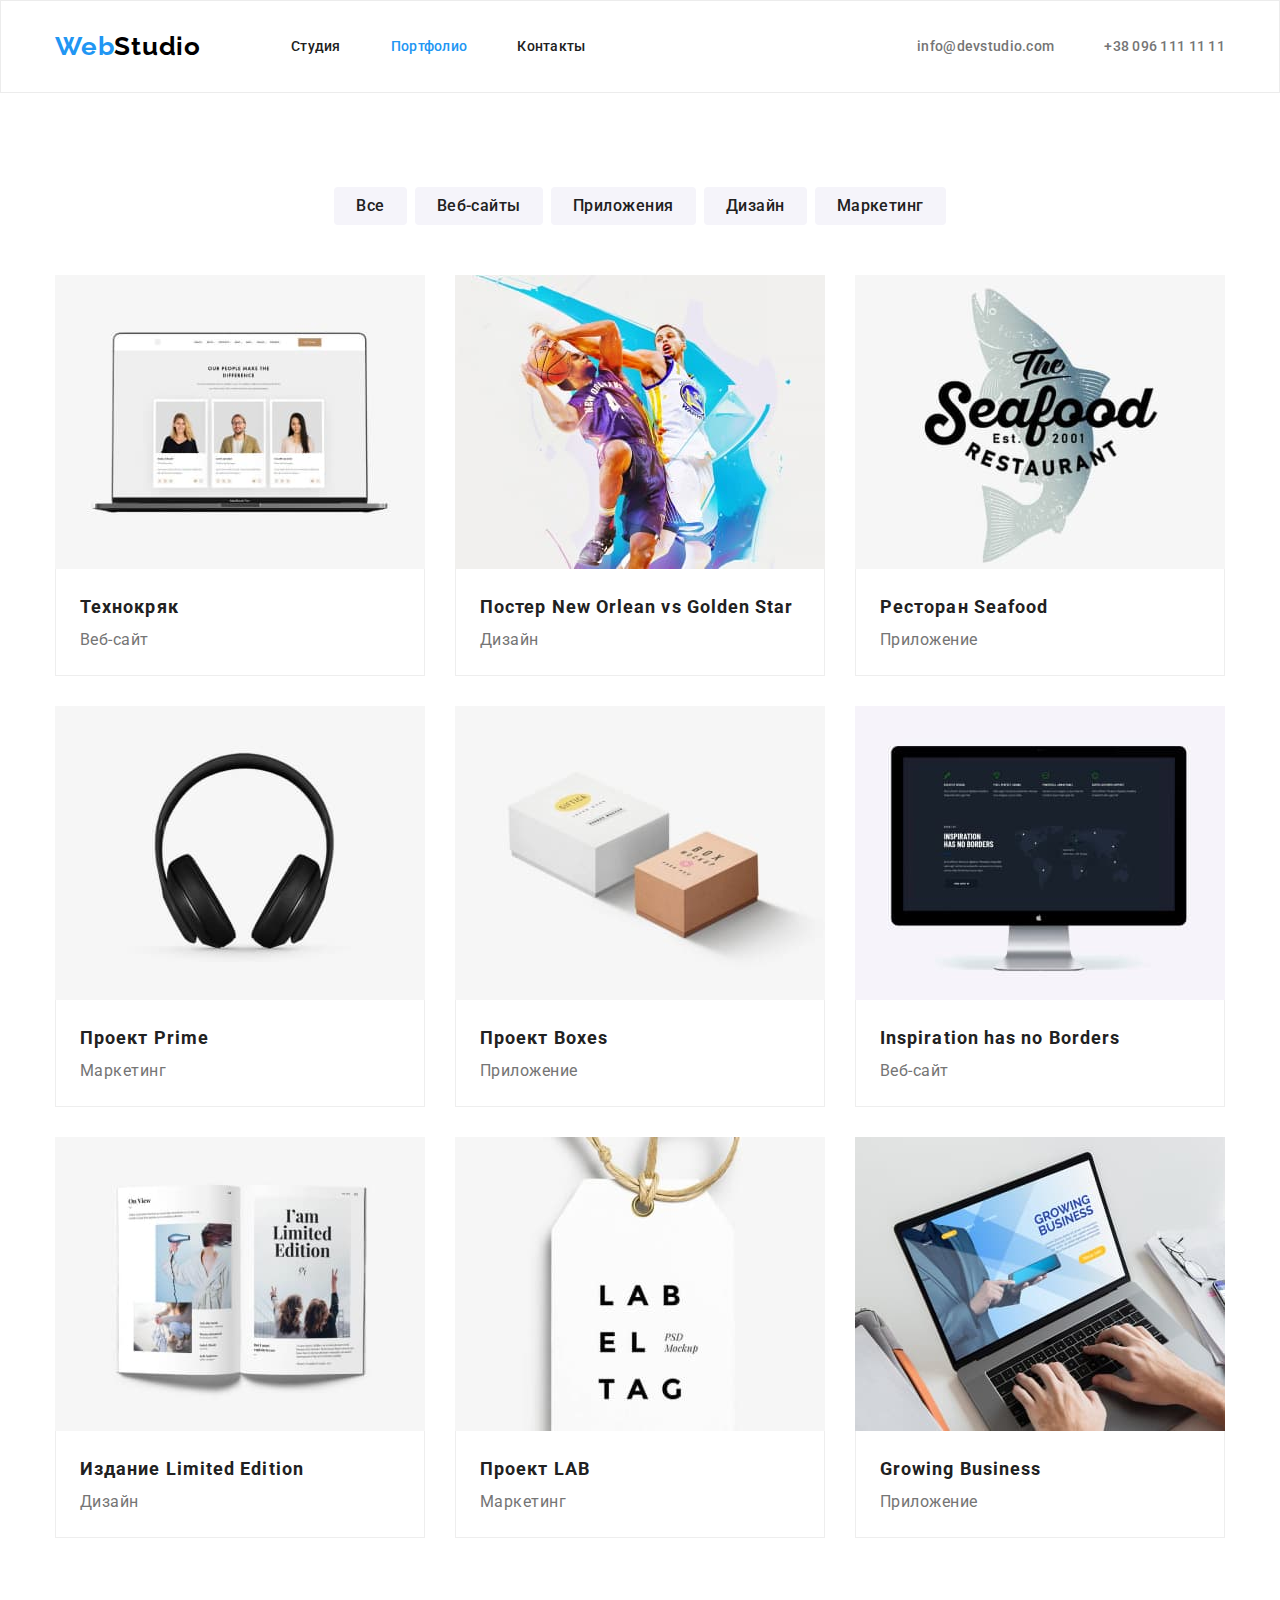
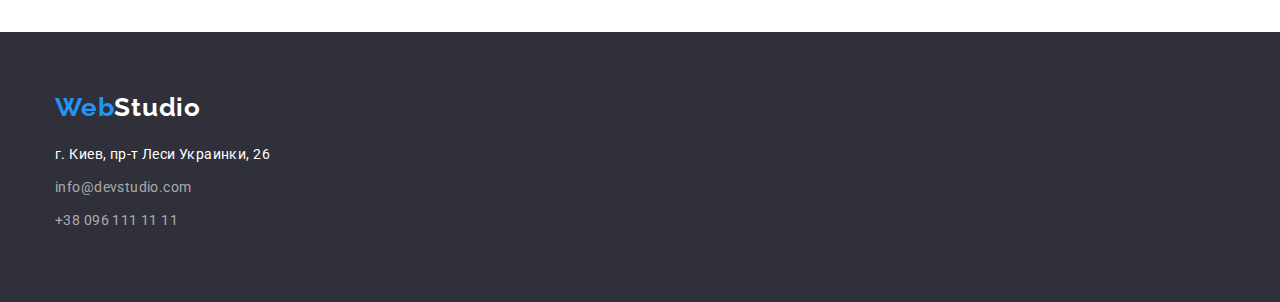
==== commit 8dc61c81: "Редактирует футер в портфолио" ====
--- a/portfolio.html
+++ b/portfolio.html
@@ -111,7 +111,7 @@
         </section>
     </main>
     <!-- ===FOOTER=== -->
-    <footer class="footer section">
+    <footer class="footer">
         <div class="container">
             <a href="./index.html" class="logo-web">Web<span class="logo-studio-footer">Studio</span></a>
             <address class="address">
--- a/css/style.css
+++ b/css/style.css
@@ -180,6 +180,9 @@
 .features-container .item:not(:last-child) {
     margin-right: 30px;
 }
+.features-container .item {
+    width: 270px;
+}
 .features .features-list {
     padding-bottom: 10px;
     font-weight: 700;
@@ -261,7 +264,10 @@
 }
 
 /* <!-- ===FOOTER=== --> */
-.footer {
+
+footer {
+    padding-top: 60px;
+    padding-bottom: 60px;
     background-color: var(--footer-background-color);
 }
 .logo-web {
@@ -282,8 +288,13 @@
     line-height: 1.19;
     letter-spacing: 0.03em;
 }
-
+.address {
+    display: block;
+    margin-top: 20px;
+}
 .address .address-office {
+    display: block;
+    margin-bottom: 9px;
     font-style: normal;
     font-weight: 400;
     font-size: 14px;
@@ -292,6 +303,8 @@
     color: var(--primary-background-color);
     }
 .address .contacts-footer {
+    display: block;
+    margin-bottom: 9px;
     font-style: normal;
     font-weight: 400;
     font-size: 14px;
